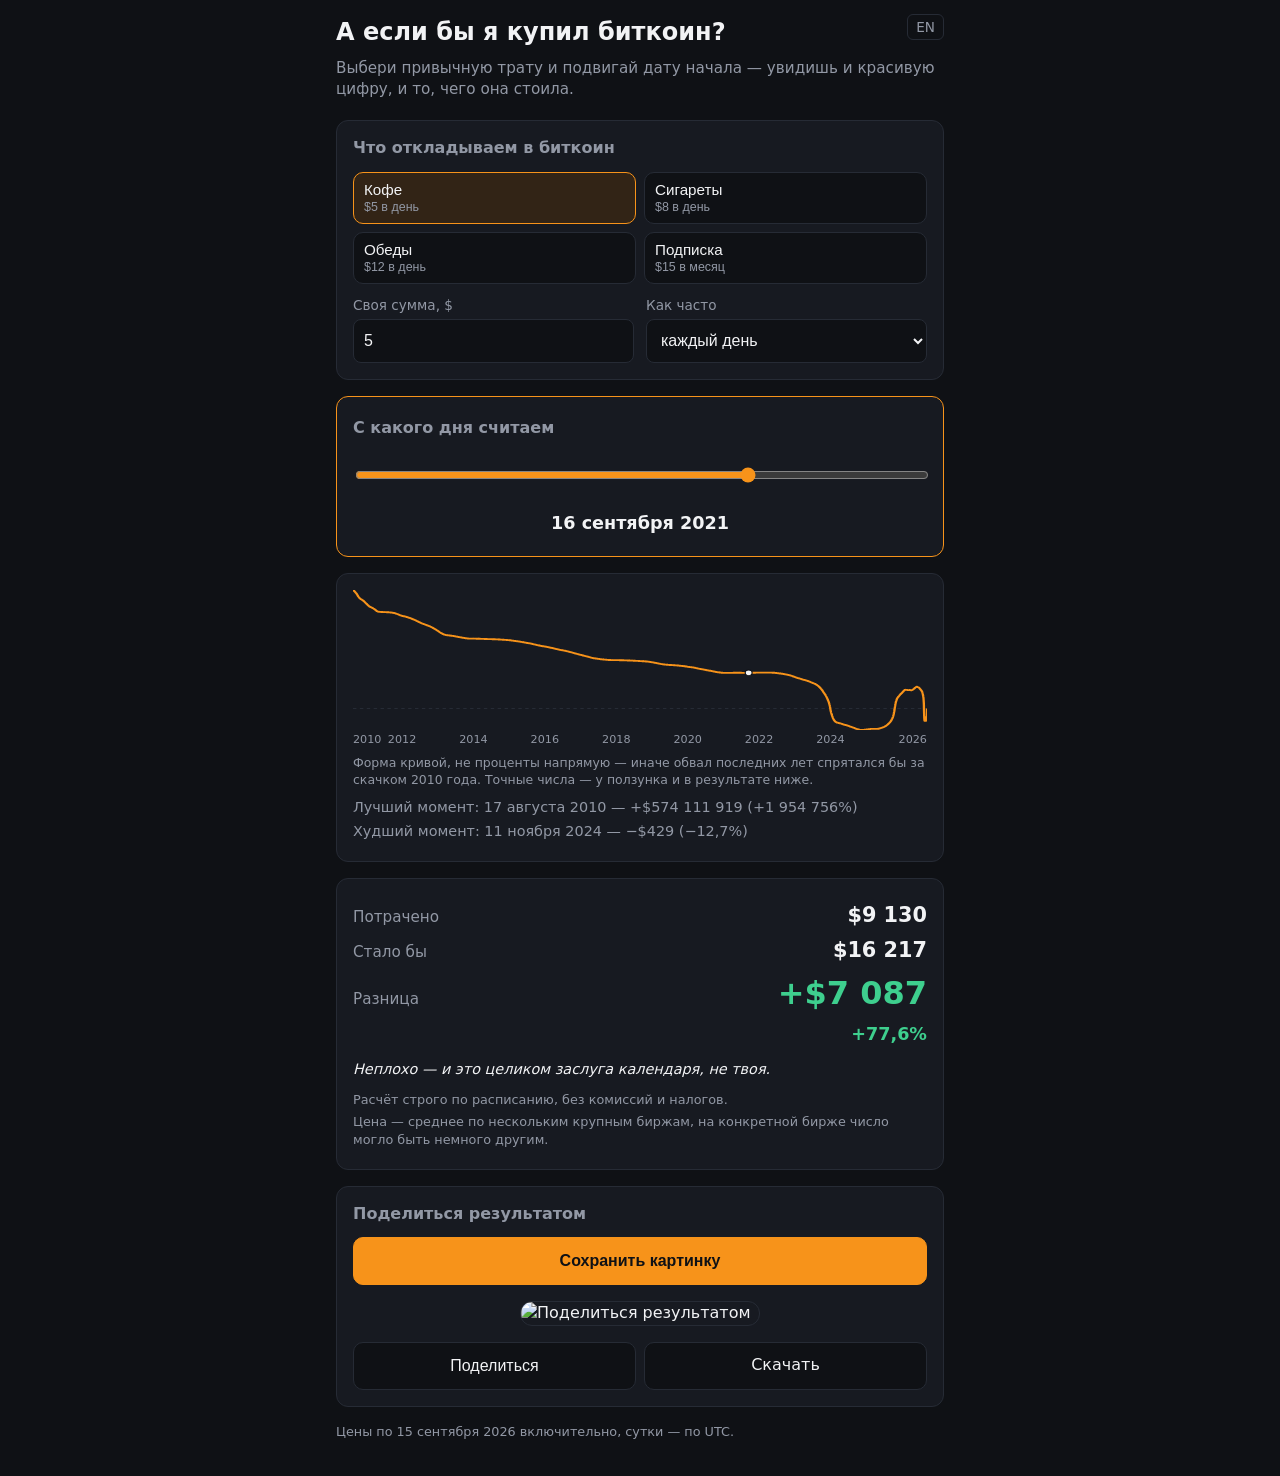
==== index.html @ b0f1b705 "Русская и английская версии страницы и картинки, шутки по результату   Один index.html на оба языка," ====
<!doctype html>
<html lang="ru">
<head>
  <meta charset="utf-8" />
  <meta name="viewport" content="width=device-width, initial-scale=1" />
  <title data-i18n="meta.title">А если бы я купил биткоин?</title>
  <meta name="description" data-i18n-content="meta.description" content="Считает, во что превратились бы твои привычные траты в биткоине — и честно показывает, что при другой дате начала это могло быть и убытком." />
  <link rel="stylesheet" href="src/style.css" />
</head>
<body>
  <header class="header">
    <p class="lang-switch-wrap"><a href="#" id="lang-switch" class="lang-switch">EN</a></p>
    <h1 data-i18n="header.title">А если бы я купил биткоин?</h1>
    <p class="lead" data-i18n="header.lead">Выбери привычную трату и подвигай дату начала — увидишь и красивую цифру, и то, чего она стоила.</p>
  </header>

  <main>
    <section class="card" data-i18n-aria="input.cardTitle" aria-label="Что покупаем">
      <h2 class="card-title" data-i18n="input.cardTitle">Что откладываем в биткоин</h2>
      <div class="presets" id="presets">
        <button type="button" class="preset" data-preset="coffee"><span data-i18n="input.presets.coffee.label">Кофе</span><span class="preset-hint" data-i18n="input.presets.coffee.hint">$5 в день</span></button>
        <button type="button" class="preset" data-preset="cigarettes"><span data-i18n="input.presets.cigarettes.label">Сигареты</span><span class="preset-hint" data-i18n="input.presets.cigarettes.hint">$8 в день</span></button>
        <button type="button" class="preset" data-preset="meals"><span data-i18n="input.presets.meals.label">Обеды</span><span class="preset-hint" data-i18n="input.presets.meals.hint">$12 в день</span></button>
        <button type="button" class="preset" data-preset="subscription"><span data-i18n="input.presets.subscription.label">Подписка</span><span class="preset-hint" data-i18n="input.presets.subscription.hint">$15 в месяц</span></button>
      </div>
      <div class="custom-input">
        <label class="field">
          <span data-i18n="input.customAmountLabel">Своя сумма, $</span>
          <input type="number" id="custom-amount" min="0" step="0.01" inputmode="decimal" />
        </label>
        <label class="field">
          <span data-i18n="input.customPeriodicityLabel">Как часто</span>
          <select id="custom-periodicity">
            <option value="daily" data-i18n="input.periodicityOptions.daily">каждый день</option>
            <option value="weekly" data-i18n="input.periodicityOptions.weekly">раз в неделю</option>
            <option value="monthly" data-i18n="input.periodicityOptions.monthly">раз в месяц</option>
          </select>
        </label>
      </div>
    </section>

    <section class="card card-slider" data-i18n-aria="slider.cardTitle" aria-label="Дата начала">
      <h2 class="card-title" data-i18n="slider.cardTitle">С какого дня считаем</h2>
      <input type="range" id="start-slider" class="slider" min="0" max="0" value="0" disabled data-i18n-aria="slider.ariaLabel" aria-label="Дата начала покупок" />
      <p class="slider-date" id="start-date-label">—</p>
    </section>

    <section class="card" id="curve-section" data-i18n-aria="curve.ariaLabel" aria-label="Кривая результата по всем датам начала">
      <div class="curve-wrap">
        <svg id="curve-svg" viewBox="0 0 1000 300" preserveAspectRatio="none" aria-hidden="true">
          <line id="curve-zero" x1="0" y1="150" x2="1000" y2="150" class="curve-zero-line" />
          <path id="curve-path" class="curve-path" d="" />
          <circle id="curve-marker" class="curve-marker" cx="0" cy="150" r="6" />
        </svg>
        <div class="curve-axis" id="curve-axis" aria-hidden="true"></div>
        <p class="curve-caption" data-i18n="curve.caption">Форма кривой, не проценты напрямую — иначе обвал последних лет спрятался бы за скачком 2010 года. Точные числа — у ползунка и в результате ниже.</p>
      </div>
      <p class="extreme" id="best-moment" data-i18n="curve.bestPlaceholder">Лучший момент: —</p>
      <p class="extreme" id="worst-moment" data-i18n="curve.worstPlaceholder">Худший момент: —</p>
    </section>

    <section class="card" id="result-section" data-i18n-aria="result.ariaLabel" aria-label="Результат">
      <p class="result-line">
        <span class="result-label" data-i18n="result.spent">Потрачено</span>
        <span class="result-money" id="result-spent">—</span>
      </p>
      <p class="result-line">
        <span class="result-label" data-i18n="result.becomes">Стало бы</span>
        <span class="result-money" id="result-value">—</span>
      </p>
      <p class="result-line result-diff">
        <span class="result-label" data-i18n="result.diff">Разница</span>
        <span class="result-money" id="result-diff-usd">—</span>
      </p>
      <p class="result-pct" id="result-diff-pct">—</p>
      <p class="joke" id="result-joke"></p>
      <p class="note" id="monthly-note" hidden data-i18n="result.monthlyNote">Выбранное число есть не в каждом месяце — в короткие месяцы покупка сдвигается на последний день месяца.</p>
      <p class="note" data-i18n="result.noFeesNote">Расчёт строго по расписанию, без комиссий и налогов.</p>
      <p class="note" data-i18n="result.priceSourceNote">Цена — среднее по нескольким крупным биржам, на конкретной бирже число могло быть немного другим.</p>
    </section>

    <section class="card" data-i18n-aria="cardSection.title" aria-label="Сохранить картинку">
      <h2 class="card-title" data-i18n="cardSection.title">Поделиться результатом</h2>
      <button type="button" class="button-primary" id="card-button" data-i18n="cardSection.saveButton">Сохранить картинку</button>
      <img id="card-preview" class="card-preview" data-i18n-alt="cardSection.title" alt="Карточка с результатом" hidden />
      <div class="card-actions">
        <button type="button" class="button-secondary" id="card-share" hidden data-i18n="cardSection.shareButton">Поделиться</button>
        <a class="button-secondary" id="card-download" download="btc-what-if.png" hidden data-i18n="cardSection.downloadButton">Скачать</a>
      </div>
    </section>

    <p class="loading-note" id="loading-note" data-i18n="loading.loading">Загружаем историю цен…</p>
  </main>

  <footer class="footer">
    <p class="note" id="as-of-note">—</p>
  </footer>

  <script src="src/strings.js"></script>
  <script src="src/date-utils.js"></script>
  <script src="src/dca.js"></script>
  <script src="src/app.js"></script>
  <script src="src/card.js"></script>
</body>
</html>
---- src/style.css ----
:root {
  --bg: #0f1115;
  --card: #171a21;
  --fg: #f2f3f5;
  --muted: #9298a5;
  --accent: #f7931a; /* цвет биткоина, единственный акцент */
  --good: #3ecf8e;
  --bad: #ef5b5b;
  --border: #262b35;
}

* {
  box-sizing: border-box;
}

body {
  margin: 0;
  padding: 16px 16px 32px;
  max-width: 640px;
  margin-inline: auto;
  background: var(--bg);
  color: var(--fg);
  font-family: system-ui, -apple-system, "Segoe UI", Roboto, sans-serif;
  line-height: 1.4;
}

.header {
  margin-bottom: 20px;
  position: relative;
}

.lang-switch-wrap {
  position: absolute;
  top: 0;
  right: 0;
  margin: 0;
}

.lang-switch {
  color: var(--muted);
  text-decoration: none;
  font-size: 0.85rem;
  border: 1px solid var(--border);
  border-radius: 6px;
  padding: 4px 8px;
}

.header h1 {
  font-size: 1.5rem;
  margin: 0 0 8px;
}

.lead {
  color: var(--muted);
  margin: 0;
  font-size: 0.95rem;
}

.card {
  background: var(--card);
  border: 1px solid var(--border);
  border-radius: 12px;
  padding: 16px;
  margin-bottom: 16px;
}

.card-title {
  font-size: 1rem;
  margin: 0 0 12px;
  color: var(--muted);
  font-weight: 600;
}

.presets {
  display: flex;
  flex-wrap: wrap;
  gap: 8px;
  margin-bottom: 12px;
}

.preset {
  flex: 1 1 calc(50% - 8px);
  min-height: 52px;
  background: var(--bg);
  border: 1px solid var(--border);
  border-radius: 10px;
  color: var(--fg);
  font-size: 0.95rem;
  padding: 8px 10px;
  display: flex;
  flex-direction: column;
  align-items: flex-start;
  gap: 2px;
  cursor: pointer;
}

.preset.active {
  border-color: var(--accent);
  background: color-mix(in srgb, var(--accent) 15%, var(--bg));
}

.preset-hint {
  font-size: 0.78rem;
  color: var(--muted);
}

.custom-input {
  display: flex;
  gap: 12px;
  flex-wrap: wrap;
}

.field {
  display: flex;
  flex-direction: column;
  gap: 4px;
  font-size: 0.85rem;
  color: var(--muted);
  flex: 1 1 140px;
}

.field input,
.field select {
  min-height: 44px;
  border-radius: 8px;
  border: 1px solid var(--border);
  background: var(--bg);
  color: var(--fg);
  padding: 6px 10px;
  font-size: 1rem;
}

.card-slider {
  border-color: var(--accent);
  padding: 20px 16px;
}

.slider {
  width: 100%;
  height: 44px;
  accent-color: var(--accent);
}

.slider-date {
  text-align: center;
  font-size: 1.1rem;
  font-weight: 600;
  margin: 8px 0 0;
}

.curve-wrap {
  margin-bottom: 8px;
}

#curve-svg {
  width: 100%;
  height: 140px;
  display: block;
}

.curve-zero-line {
  stroke: var(--border);
  stroke-width: 2;
  stroke-dasharray: 6 6;
}

.curve-path {
  fill: none;
  stroke: var(--accent);
  stroke-width: 4;
  stroke-linejoin: round;
}

.curve-marker {
  fill: var(--fg);
  stroke: var(--bg);
  stroke-width: 2;
}

.curve-axis {
  position: relative;
  height: 16px;
  margin-top: 2px;
}

.curve-axis span {
  position: absolute;
  top: 0;
  font-size: 0.7rem;
  color: var(--muted);
  white-space: nowrap;
}

.curve-caption {
  color: var(--muted);
  font-size: 0.78rem;
  margin: 6px 0 0;
}

.extreme {
  margin: 4px 0;
  font-size: 0.9rem;
  color: var(--muted);
}

.result-line {
  display: flex;
  justify-content: space-between;
  align-items: baseline;
  margin: 6px 0;
}

.result-label {
  color: var(--muted);
  font-size: 0.95rem;
}

.result-money {
  font-size: 1.3rem;
  font-weight: 600;
}

/* Разница в деньгах — главное число на карточке: крупнее и потрат, и
   процента ниже. CONCEPT.md прямо про это: миллион процентов ничего не
   значит, а сумма значит — деньги должны читаться первыми. */
.result-diff .result-money {
  font-size: 2rem;
  font-weight: 700;
}

.result-diff .result-money.good {
  color: var(--good);
}

.result-diff .result-money.bad {
  color: var(--bad);
}

.result-pct {
  text-align: right;
  font-size: 1.1rem;
  font-weight: 600;
  margin: 0 0 12px;
}

.result-pct.good {
  color: var(--good);
}

.result-pct.bad {
  color: var(--bad);
}

.joke {
  color: var(--fg);
  font-size: 0.9rem;
  font-style: italic;
  margin: 0 0 12px;
}

.note {
  color: var(--muted);
  font-size: 0.8rem;
  margin: 4px 0;
}

.loading-note {
  text-align: center;
  color: var(--muted);
}

.button-primary,
.button-secondary {
  min-height: 48px;
  border-radius: 10px;
  border: 1px solid var(--border);
  font-size: 1rem;
  padding: 8px 16px;
  cursor: pointer;
  text-decoration: none;
  text-align: center;
  display: inline-flex;
  align-items: center;
  justify-content: center;
}

.button-primary {
  width: 100%;
  background: var(--accent);
  color: var(--bg);
  font-weight: 600;
  border-color: var(--accent);
}

.button-secondary {
  flex: 1 1 0;
  background: var(--bg);
  color: var(--fg);
}

.card-preview {
  display: block;
  max-width: 240px;
  width: 100%;
  height: auto;
  margin: 16px auto;
  border-radius: 12px;
  border: 1px solid var(--border);
}

.card-actions {
  display: flex;
  gap: 8px;
}

.footer {
  margin-top: 8px;
}
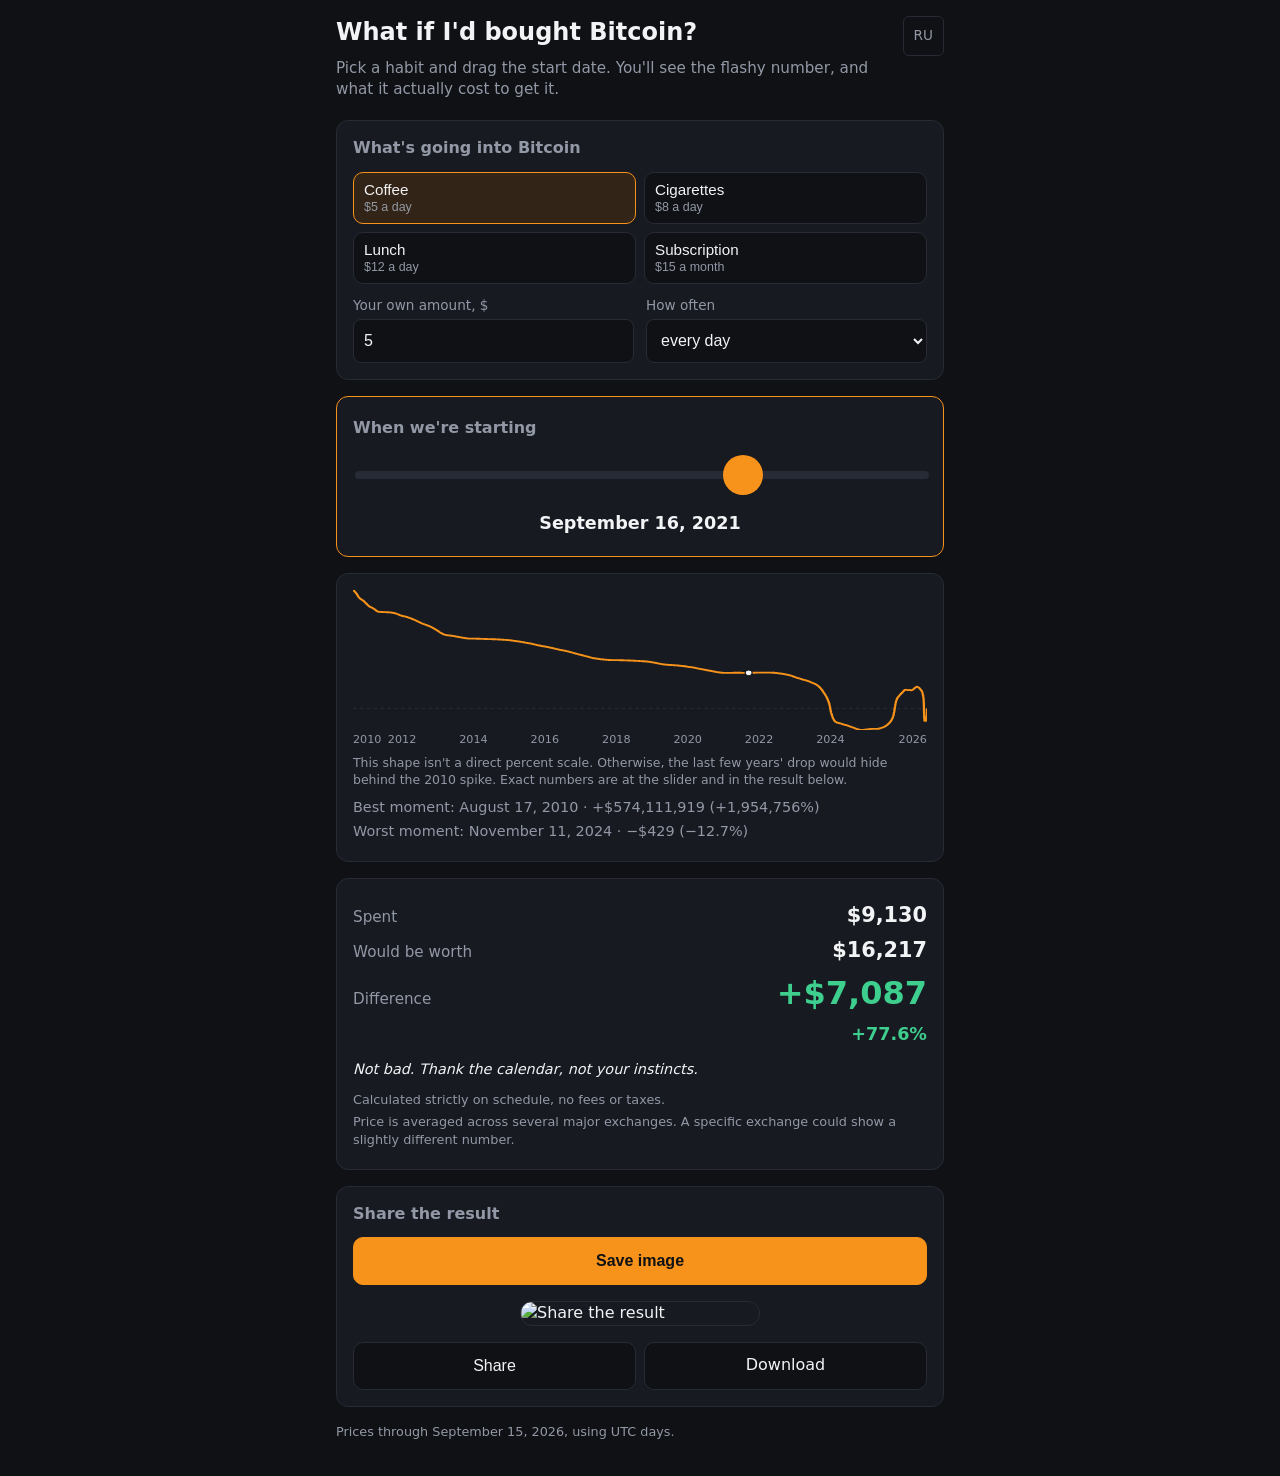
==== commit bc23590b: "Язык по умолчанию, тире, слипание подписей 2010/2012   Язык страницы теперь определяется браузером (" ====
--- a/index.html
+++ b/index.html
@@ -4,14 +4,14 @@
   <meta charset="utf-8" />
   <meta name="viewport" content="width=device-width, initial-scale=1" />
   <title data-i18n="meta.title">А если бы я купил биткоин?</title>
-  <meta name="description" data-i18n-content="meta.description" content="Считает, во что превратились бы твои привычные траты в биткоине — и честно показывает, что при другой дате начала это могло быть и убытком." />
+  <meta name="description" data-i18n-content="meta.description" content="Считает, во что превратились бы твои привычные траты в биткоине, и честно показывает, что при другой дате начала это могло быть и убытком." />
   <link rel="stylesheet" href="src/style.css" />
 </head>
 <body>
   <header class="header">
     <p class="lang-switch-wrap"><a href="#" id="lang-switch" class="lang-switch">EN</a></p>
     <h1 data-i18n="header.title">А если бы я купил биткоин?</h1>
-    <p class="lead" data-i18n="header.lead">Выбери привычную трату и подвигай дату начала — увидишь и красивую цифру, и то, чего она стоила.</p>
+    <p class="lead" data-i18n="header.lead">Выбери привычную трату и подвигай дату начала, чтобы увидеть и красивую цифру, и то, чего она стоила.</p>
   </header>
 
   <main>
@@ -53,7 +53,7 @@
           <circle id="curve-marker" class="curve-marker" cx="0" cy="150" r="6" />
         </svg>
         <div class="curve-axis" id="curve-axis" aria-hidden="true"></div>
-        <p class="curve-caption" data-i18n="curve.caption">Форма кривой, не проценты напрямую — иначе обвал последних лет спрятался бы за скачком 2010 года. Точные числа — у ползунка и в результате ниже.</p>
+        <p class="curve-caption" data-i18n="curve.caption">Это форма кривой, а не проценты напрямую: иначе обвал последних лет спрятался бы за скачком 2010 года. Точные числа смотри у ползунка и в результате ниже.</p>
       </div>
       <p class="extreme" id="best-moment" data-i18n="curve.bestPlaceholder">Лучший момент: —</p>
       <p class="extreme" id="worst-moment" data-i18n="curve.worstPlaceholder">Худший момент: —</p>
@@ -74,9 +74,9 @@
       </p>
       <p class="result-pct" id="result-diff-pct">—</p>
       <p class="joke" id="result-joke"></p>
-      <p class="note" id="monthly-note" hidden data-i18n="result.monthlyNote">Выбранное число есть не в каждом месяце — в короткие месяцы покупка сдвигается на последний день месяца.</p>
+      <p class="note" id="monthly-note" hidden data-i18n="result.monthlyNote">Выбранное число есть не в каждом месяце. В короткие месяцы покупка сдвигается на последний день месяца.</p>
       <p class="note" data-i18n="result.noFeesNote">Расчёт строго по расписанию, без комиссий и налогов.</p>
-      <p class="note" data-i18n="result.priceSourceNote">Цена — среднее по нескольким крупным биржам, на конкретной бирже число могло быть немного другим.</p>
+      <p class="note" data-i18n="result.priceSourceNote">Цена посчитана как среднее по нескольким крупным биржам, на конкретной бирже число могло быть немного другим.</p>
     </section>
 
     <section class="card" data-i18n-aria="cardSection.title" aria-label="Сохранить картинку">
--- a/src/style.css
+++ b/src/style.css
@@ -13,6 +13,10 @@
   box-sizing: border-box;
 }
 
+html {
+  overflow-x: hidden; /* страховка: числа вроде "+$574 111 919" — один нераздельный кусок текста и не должны толкать страницу вбок */
+}
+
 body {
   margin: 0;
   padding: 16px 16px 32px;
@@ -22,27 +26,43 @@
   color: var(--fg);
   font-family: system-ui, -apple-system, "Segoe UI", Roboto, sans-serif;
   line-height: 1.4;
+  overflow-wrap: break-word;
+}
+
+/* clearfix: без него .header схлопнулся бы до нулевой высоты — оба его
+   прямых потомка (lang-switch-wrap и h1) участвуют в обтекании, а не
+   в обычном потоке. */
+.header::after {
+  content: "";
+  display: table;
+  clear: both;
 }
 
 .header {
   margin-bottom: 20px;
-  position: relative;
-}
-
+}
+
+/* float, а не position:absolute — заголовок обтекает ссылку сам, вместо
+   того чтобы накладываться на неё поверх. С absolute на узком экране
+   (375px) прямоугольники h1 и ссылки перекрывались и текст сливался
+   (найдено при проверке на реальном телефоне). */
 .lang-switch-wrap {
-  position: absolute;
-  top: 0;
-  right: 0;
-  margin: 0;
+  float: right;
+  margin: 0 0 8px 12px;
 }
 
 .lang-switch {
+  display: inline-flex;
+  align-items: center;
+  justify-content: center;
+  min-width: 40px;
+  min-height: 40px;
   color: var(--muted);
   text-decoration: none;
   font-size: 0.85rem;
   border: 1px solid var(--border);
   border-radius: 6px;
-  padding: 4px 8px;
+  padding: 4px 10px;
 }
 
 .header h1 {
@@ -96,7 +116,16 @@
 
 .preset.active {
   border-color: var(--accent);
-  background: color-mix(in srgb, var(--accent) 15%, var(--bg));
+  /* Запасной вариант без color-mix() (нет в мобильном Safari до 16.2,
+     BACKLOG.md) — тот же акцент поверх фона через rgba вместо реального
+     смешивания цветов; полупрозрачность держит эффект похожим. */
+  background: rgba(247, 147, 26, 0.15);
+}
+
+@supports (background: color-mix(in srgb, red, blue)) {
+  .preset.active {
+    background: color-mix(in srgb, var(--accent) 15%, var(--bg));
+  }
 }
 
 .preset-hint {
@@ -135,10 +164,51 @@
   padding: 20px 16px;
 }
 
+/* Ползунок — главное взаимодействие всего проекта (MVP.md, «Ползунок
+   обязателен и заметен»), большинство трогает его пальцем, не мышью.
+   accent-color красит нативный бегунок, но не даёт задать его размер —
+   тот остаётся дефолтным для конкретного браузера/ОС и не гарантированно
+   крупным для точного попадания пальцем. Поэтому вместо accent-color —
+   явные стили track/thumb с фиксированным диаметром бегунка. */
 .slider {
   width: 100%;
   height: 44px;
-  accent-color: var(--accent);
+  -webkit-appearance: none;
+  appearance: none;
+  background: transparent;
+  cursor: pointer;
+}
+
+.slider::-webkit-slider-runnable-track {
+  height: 8px;
+  border-radius: 4px;
+  background: var(--border);
+}
+
+.slider::-webkit-slider-thumb {
+  -webkit-appearance: none;
+  appearance: none;
+  width: 40px;
+  height: 40px;
+  border-radius: 50%;
+  background: var(--accent);
+  margin-top: -16px; /* центрирует бегунок 40px на треке высотой 8px: (8-40)/2 */
+  cursor: pointer;
+}
+
+.slider::-moz-range-track {
+  height: 8px;
+  border-radius: 4px;
+  background: var(--border);
+}
+
+.slider::-moz-range-thumb {
+  width: 40px;
+  height: 40px;
+  border-radius: 50%;
+  background: var(--accent);
+  border: none;
+  cursor: pointer;
 }
 
 .slider-date {
@@ -207,6 +277,7 @@
   display: flex;
   justify-content: space-between;
   align-items: baseline;
+  gap: 8px;
   margin: 6px 0;
 }
 
@@ -216,6 +287,12 @@
 }
 
 .result-money {
+  /* min-width:0 — иначе flex-элемент по умолчанию не сжимается меньше
+     своей "естественной" ширины, и очень длинная сумма толкает всю
+     строку (и страницу) вбок вместо переноса. */
+  min-width: 0;
+  overflow-wrap: break-word;
+  text-align: right;
   font-size: 1.3rem;
   font-weight: 600;
 }
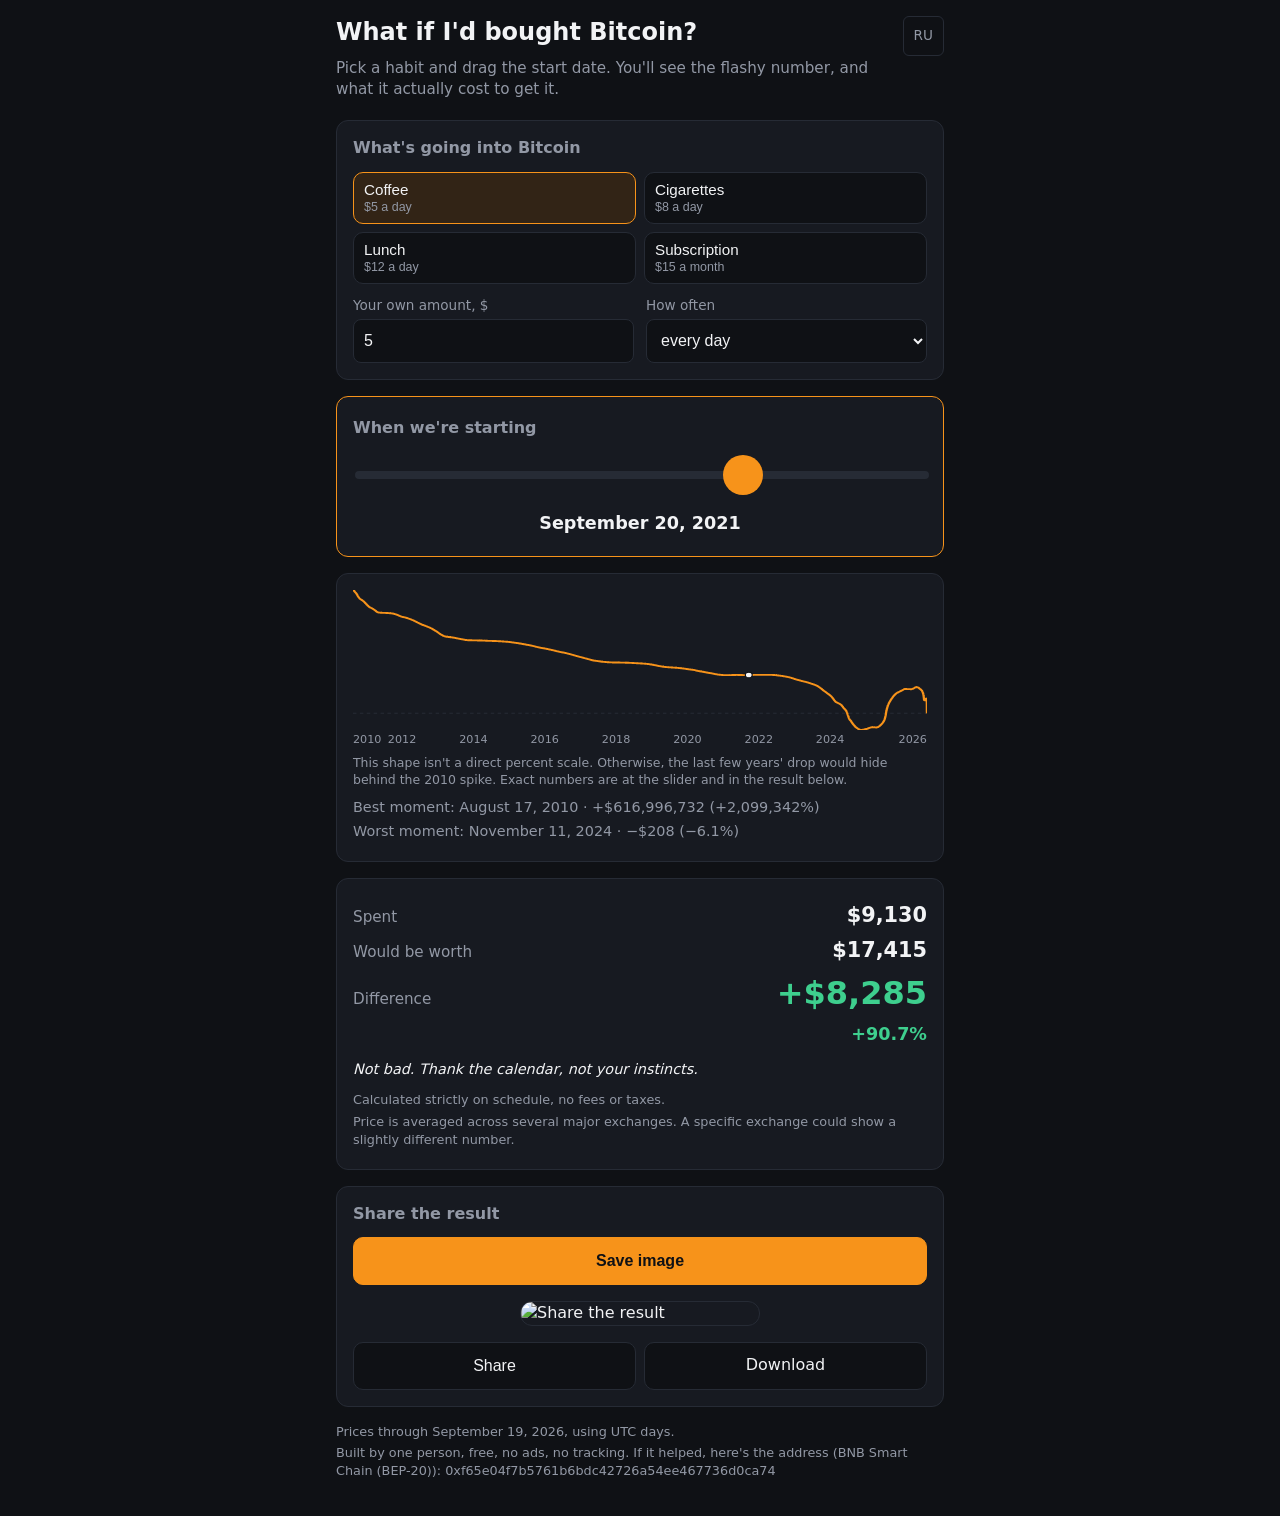
==== commit 312545fb: "Добавляем адрес для доната в футер Одна строка в самом низу страницы, после результата, карточки и в" ====
--- a/index.html
+++ b/index.html
@@ -94,6 +94,7 @@
 
   <footer class="footer">
     <p class="note" id="as-of-note">—</p>
+    <p class="note" id="donate-note"></p>
   </footer>
 
   <script src="src/strings.js"></script>
--- a/src/style.css
+++ b/src/style.css
@@ -116,9 +116,9 @@
 
 .preset.active {
   border-color: var(--accent);
-  /* Запасной вариант без color-mix() (нет в мобильном Safari до 16.2,
-     BACKLOG.md) — тот же акцент поверх фона через rgba вместо реального
-     смешивания цветов; полупрозрачность держит эффект похожим. */
+  /* Запасной вариант без color-mix() (нет в мобильном Safari до 16.2) —
+     тот же акцент поверх фона через rgba вместо реального смешивания
+     цветов; полупрозрачность держит эффект похожим. */
   background: rgba(247, 147, 26, 0.15);
 }
 
@@ -164,12 +164,12 @@
   padding: 20px 16px;
 }
 
-/* Ползунок — главное взаимодействие всего проекта (MVP.md, «Ползунок
-   обязателен и заметен»), большинство трогает его пальцем, не мышью.
-   accent-color красит нативный бегунок, но не даёт задать его размер —
-   тот остаётся дефолтным для конкретного браузера/ОС и не гарантированно
-   крупным для точного попадания пальцем. Поэтому вместо accent-color —
-   явные стили track/thumb с фиксированным диаметром бегунка. */
+/* Ползунок — главное взаимодействие всего проекта, большинство трогает
+   его пальцем, не мышью. accent-color красит нативный бегунок, но не
+   даёт задать его размер — тот остаётся дефолтным для конкретного
+   браузера/ОС и не гарантированно крупным для точного попадания
+   пальцем. Поэтому вместо accent-color — явные стили track/thumb с
+   фиксированным диаметром бегунка. */
 .slider {
   width: 100%;
   height: 44px;
@@ -298,8 +298,8 @@
 }
 
 /* Разница в деньгах — главное число на карточке: крупнее и потрат, и
-   процента ниже. CONCEPT.md прямо про это: миллион процентов ничего не
-   значит, а сумма значит — деньги должны читаться первыми. */
+   процента ниже. Миллион процентов ничего не значит, а сумма значит —
+   деньги должны читаться первыми. */
 .result-diff .result-money {
   font-size: 2rem;
   font-weight: 700;
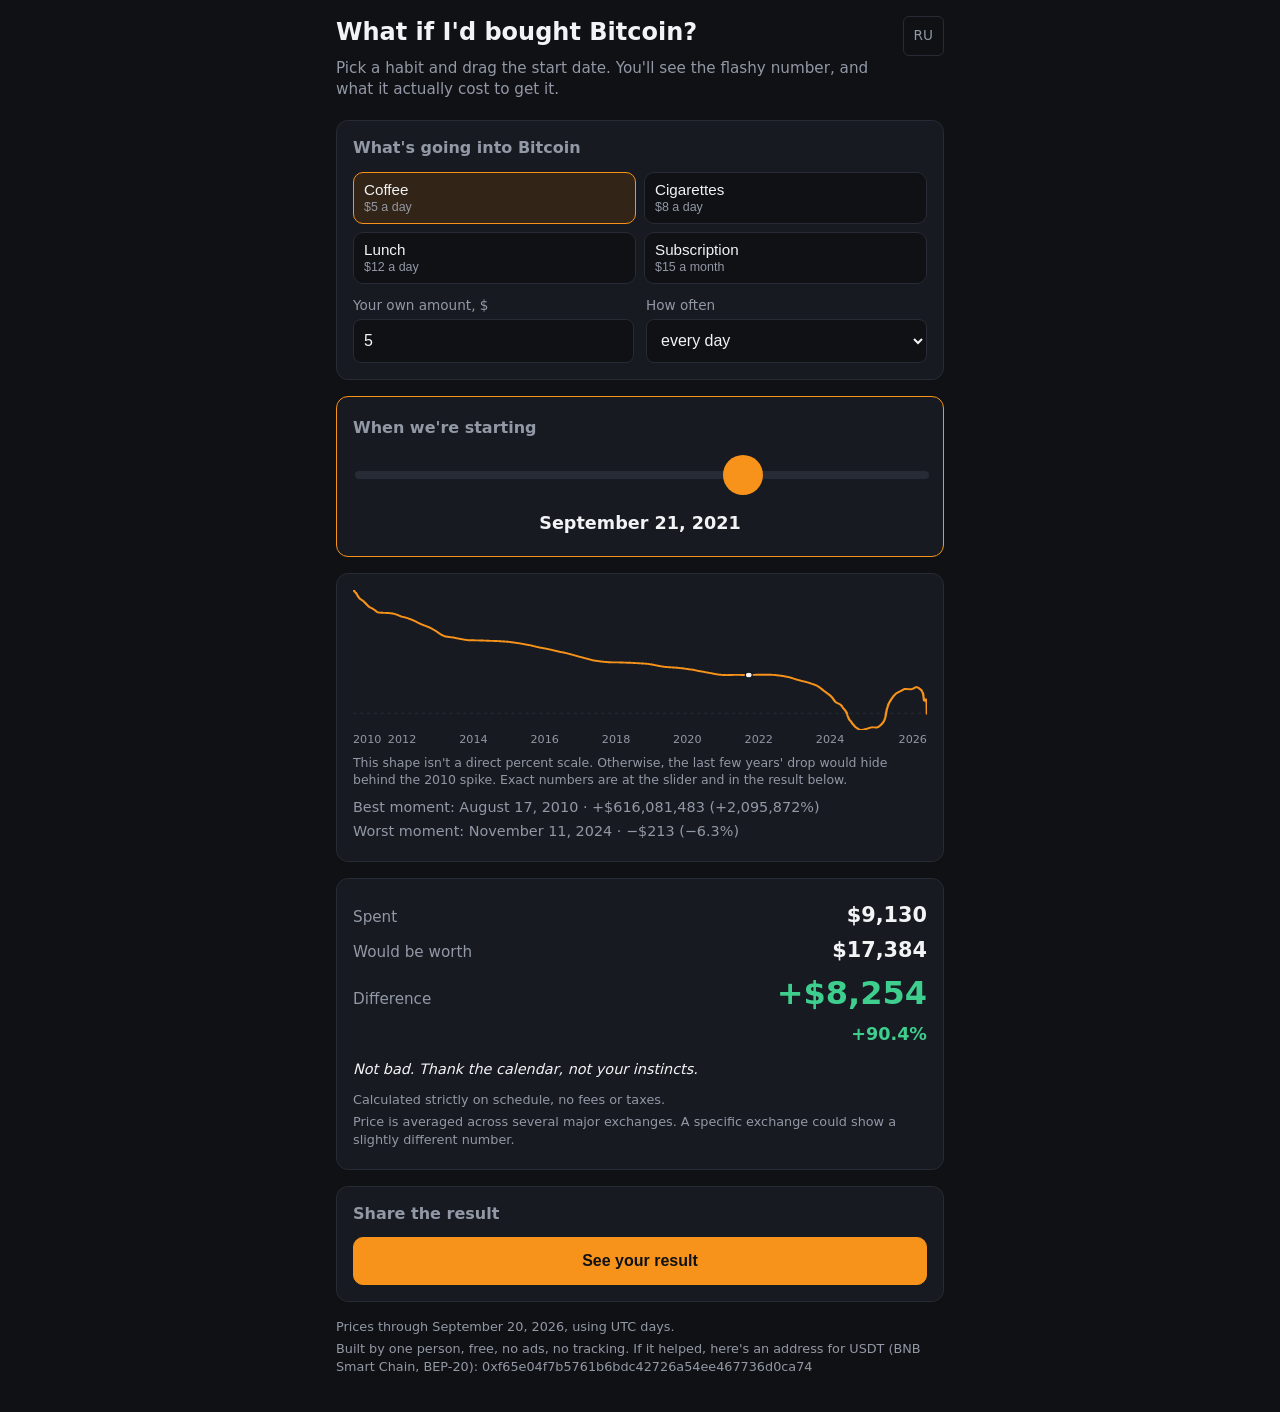
==== commit be9f0dff: "Чиним скрытую картинку и переименовываем кнопку показа карточки До нажатия кнопки на странице были в" ====
--- a/index.html
+++ b/index.html
@@ -79,9 +79,9 @@
       <p class="note" data-i18n="result.priceSourceNote">Цена посчитана как среднее по нескольким крупным биржам, на конкретной бирже число могло быть немного другим.</p>
     </section>
 
-    <section class="card" data-i18n-aria="cardSection.title" aria-label="Сохранить картинку">
+    <section class="card" data-i18n-aria="cardSection.title" aria-label="Поделиться результатом">
       <h2 class="card-title" data-i18n="cardSection.title">Поделиться результатом</h2>
-      <button type="button" class="button-primary" id="card-button" data-i18n="cardSection.saveButton">Сохранить картинку</button>
+      <button type="button" class="button-primary" id="card-button" data-i18n="cardSection.saveButton">Посмотреть результат</button>
       <img id="card-preview" class="card-preview" data-i18n-alt="cardSection.title" alt="Карточка с результатом" hidden />
       <div class="card-actions">
         <button type="button" class="button-secondary" id="card-share" hidden data-i18n="cardSection.shareButton">Поделиться</button>
--- a/src/style.css
+++ b/src/style.css
@@ -11,6 +11,15 @@
 
 * {
   box-sizing: border-box;
+}
+
+/* Атрибут hidden в браузерном стиле — это display:none с самым низким
+   приоритетом, любой автор-стиль с display (у .card-preview и
+   .button-secondary он есть) его перебивает, и "скрытый" элемент
+   остаётся на странице. !important делает скрытие независимым от
+   порядка и специфичности остальных правил. */
+[hidden] {
+  display: none !important;
 }
 
 html {
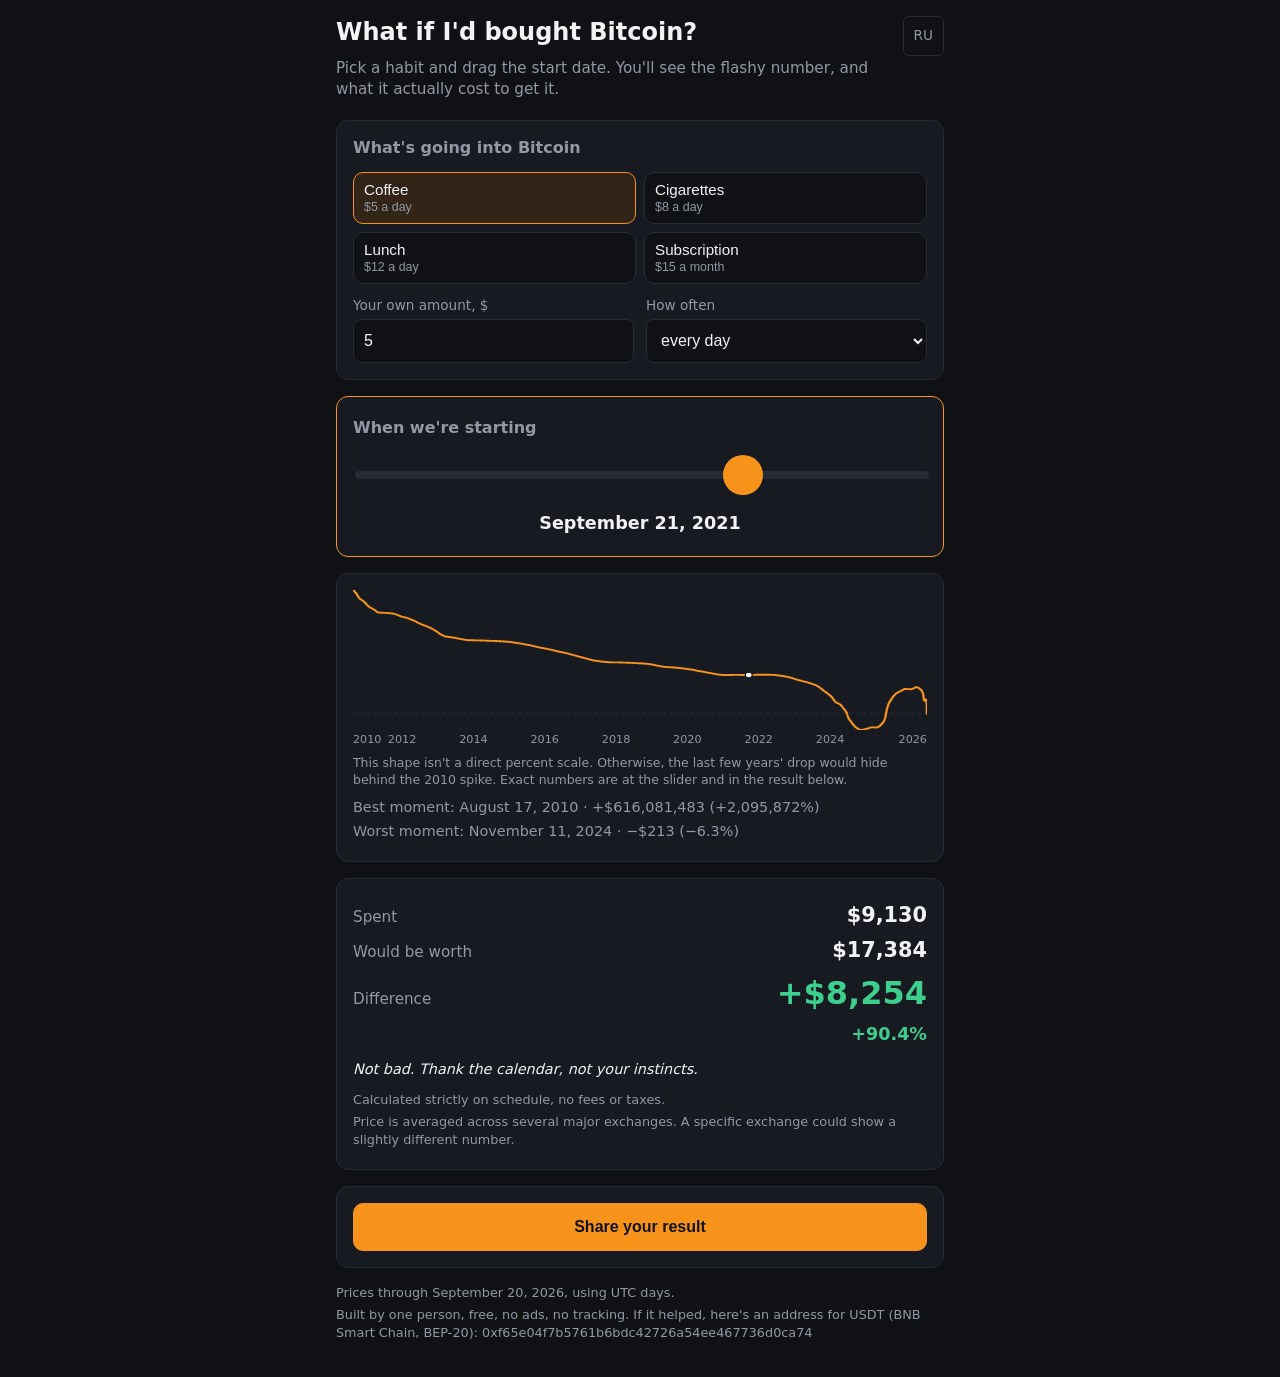
==== commit 440b9150: "Убираем заголовок блока шеринга, кнопка теперь «Поделиться результатом» Заголовок дублировал кнопку." ====
--- a/index.html
+++ b/index.html
@@ -80,8 +80,7 @@
     </section>
 
     <section class="card" data-i18n-aria="cardSection.title" aria-label="Поделиться результатом">
-      <h2 class="card-title" data-i18n="cardSection.title">Поделиться результатом</h2>
-      <button type="button" class="button-primary" id="card-button" data-i18n="cardSection.saveButton">Посмотреть результат</button>
+      <button type="button" class="button-primary" id="card-button" data-i18n="cardSection.saveButton">Поделиться результатом</button>
       <img id="card-preview" class="card-preview" data-i18n-alt="cardSection.title" alt="Карточка с результатом" hidden />
       <div class="card-actions">
         <button type="button" class="button-secondary" id="card-share" hidden data-i18n="cardSection.shareButton">Поделиться</button>
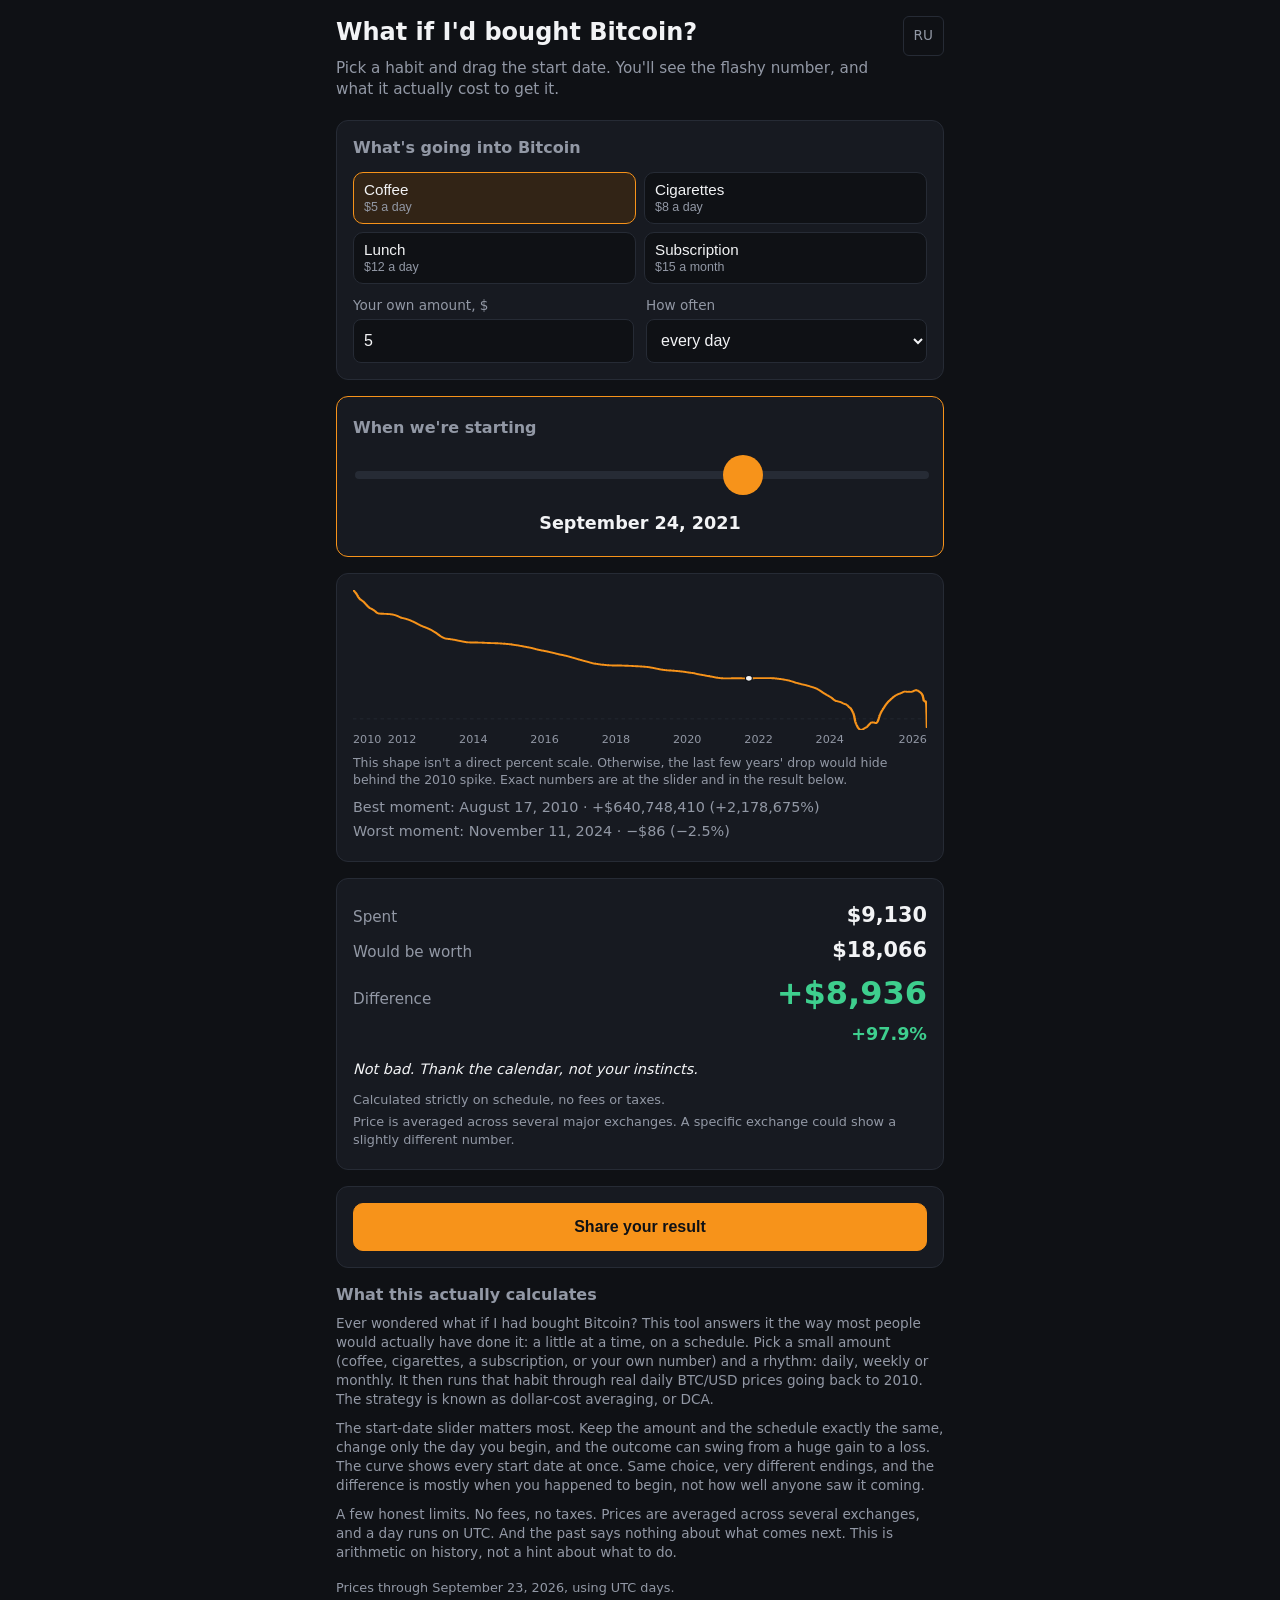
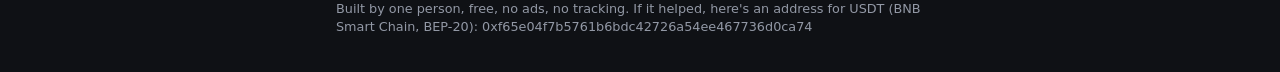
==== commit 9c8798f6: "Английская версия по адресу /en/, карта сайта и блок пояснительного текста Страница собирается из ша" ====
--- a/index.html
+++ b/index.html
@@ -3,49 +3,53 @@
 <head>
   <meta charset="utf-8" />
   <meta name="viewport" content="width=device-width, initial-scale=1" />
-  <title data-i18n="meta.title">А если бы я купил биткоин?</title>
-  <meta name="description" data-i18n-content="meta.description" content="Считает, во что превратились бы твои привычные траты в биткоине, и честно показывает, что при другой дате начала это могло быть и убытком." />
+  <title>А если бы я купил биткоин?</title>
+  <meta name="description" content="Считает, во что превратились бы твои привычные траты в биткоине, и честно показывает, что при другой дате начала это могло быть и убытком." />
+  <link rel="canonical" href="https://vimakushin.github.io/btc-what-if/" />
+  <link rel="alternate" hreflang="ru" href="https://vimakushin.github.io/btc-what-if/" />
+  <link rel="alternate" hreflang="en" href="https://vimakushin.github.io/btc-what-if/en/" />
+  <link rel="alternate" hreflang="x-default" href="https://vimakushin.github.io/btc-what-if/" />
   <link rel="stylesheet" href="src/style.css" />
 </head>
 <body>
   <header class="header">
-    <p class="lang-switch-wrap"><a href="#" id="lang-switch" class="lang-switch">EN</a></p>
-    <h1 data-i18n="header.title">А если бы я купил биткоин?</h1>
-    <p class="lead" data-i18n="header.lead">Выбери привычную трату и подвигай дату начала, чтобы увидеть и красивую цифру, и то, чего она стоила.</p>
+    <p class="lang-switch-wrap"><a href="en/" class="lang-switch">EN</a></p>
+    <h1>А если бы я купил биткоин?</h1>
+    <p class="lead">Выбери привычную трату и подвигай дату начала, чтобы увидеть и красивую цифру, и то, чего она стоила.</p>
   </header>
 
   <main>
-    <section class="card" data-i18n-aria="input.cardTitle" aria-label="Что покупаем">
-      <h2 class="card-title" data-i18n="input.cardTitle">Что откладываем в биткоин</h2>
-      <div class="presets" id="presets">
-        <button type="button" class="preset" data-preset="coffee"><span data-i18n="input.presets.coffee.label">Кофе</span><span class="preset-hint" data-i18n="input.presets.coffee.hint">$5 в день</span></button>
-        <button type="button" class="preset" data-preset="cigarettes"><span data-i18n="input.presets.cigarettes.label">Сигареты</span><span class="preset-hint" data-i18n="input.presets.cigarettes.hint">$8 в день</span></button>
-        <button type="button" class="preset" data-preset="meals"><span data-i18n="input.presets.meals.label">Обеды</span><span class="preset-hint" data-i18n="input.presets.meals.hint">$12 в день</span></button>
-        <button type="button" class="preset" data-preset="subscription"><span data-i18n="input.presets.subscription.label">Подписка</span><span class="preset-hint" data-i18n="input.presets.subscription.hint">$15 в месяц</span></button>
+    <section class="card" aria-label="Что откладываем в биткоин">
+      <h2 class="card-title">Что откладываем в биткоин</h2>
+      <div class="presets">
+        <button type="button" class="preset" data-preset="coffee"><span>Кофе</span><span class="preset-hint">$5 в день</span></button>
+        <button type="button" class="preset" data-preset="cigarettes"><span>Сигареты</span><span class="preset-hint">$8 в день</span></button>
+        <button type="button" class="preset" data-preset="meals"><span>Обеды</span><span class="preset-hint">$12 в день</span></button>
+        <button type="button" class="preset" data-preset="subscription"><span>Подписка</span><span class="preset-hint">$15 в месяц</span></button>
       </div>
       <div class="custom-input">
         <label class="field">
-          <span data-i18n="input.customAmountLabel">Своя сумма, $</span>
+          <span>Своя сумма, $</span>
           <input type="number" id="custom-amount" min="0" step="0.01" inputmode="decimal" />
         </label>
         <label class="field">
-          <span data-i18n="input.customPeriodicityLabel">Как часто</span>
+          <span>Как часто</span>
           <select id="custom-periodicity">
-            <option value="daily" data-i18n="input.periodicityOptions.daily">каждый день</option>
-            <option value="weekly" data-i18n="input.periodicityOptions.weekly">раз в неделю</option>
-            <option value="monthly" data-i18n="input.periodicityOptions.monthly">раз в месяц</option>
+            <option value="daily">каждый день</option>
+            <option value="weekly">раз в неделю</option>
+            <option value="monthly">раз в месяц</option>
           </select>
         </label>
       </div>
     </section>
 
-    <section class="card card-slider" data-i18n-aria="slider.cardTitle" aria-label="Дата начала">
-      <h2 class="card-title" data-i18n="slider.cardTitle">С какого дня считаем</h2>
-      <input type="range" id="start-slider" class="slider" min="0" max="0" value="0" disabled data-i18n-aria="slider.ariaLabel" aria-label="Дата начала покупок" />
+    <section class="card card-slider" aria-label="С какого дня считаем">
+      <h2 class="card-title">С какого дня считаем</h2>
+      <input type="range" id="start-slider" class="slider" min="0" max="0" value="0" disabled aria-label="Дата начала покупок" />
       <p class="slider-date" id="start-date-label">—</p>
     </section>
 
-    <section class="card" id="curve-section" data-i18n-aria="curve.ariaLabel" aria-label="Кривая результата по всем датам начала">
+    <section class="card" aria-label="Кривая результата по всем датам начала">
       <div class="curve-wrap">
         <svg id="curve-svg" viewBox="0 0 1000 300" preserveAspectRatio="none" aria-hidden="true">
           <line id="curve-zero" x1="0" y1="150" x2="1000" y2="150" class="curve-zero-line" />
@@ -53,42 +57,49 @@
           <circle id="curve-marker" class="curve-marker" cx="0" cy="150" r="6" />
         </svg>
         <div class="curve-axis" id="curve-axis" aria-hidden="true"></div>
-        <p class="curve-caption" data-i18n="curve.caption">Это форма кривой, а не проценты напрямую: иначе обвал последних лет спрятался бы за скачком 2010 года. Точные числа смотри у ползунка и в результате ниже.</p>
+        <p class="curve-caption">Это форма кривой, а не проценты напрямую: иначе обвал последних лет спрятался бы за скачком 2010 года. Точные числа смотри у ползунка и в результате ниже.</p>
       </div>
-      <p class="extreme" id="best-moment" data-i18n="curve.bestPlaceholder">Лучший момент: —</p>
-      <p class="extreme" id="worst-moment" data-i18n="curve.worstPlaceholder">Худший момент: —</p>
+      <p class="extreme" id="best-moment">Лучший момент: —</p>
+      <p class="extreme" id="worst-moment">Худший момент: —</p>
     </section>
 
-    <section class="card" id="result-section" data-i18n-aria="result.ariaLabel" aria-label="Результат">
+    <section class="card" aria-label="Результат">
       <p class="result-line">
-        <span class="result-label" data-i18n="result.spent">Потрачено</span>
+        <span class="result-label">Потрачено</span>
         <span class="result-money" id="result-spent">—</span>
       </p>
       <p class="result-line">
-        <span class="result-label" data-i18n="result.becomes">Стало бы</span>
+        <span class="result-label">Стало бы</span>
         <span class="result-money" id="result-value">—</span>
       </p>
       <p class="result-line result-diff">
-        <span class="result-label" data-i18n="result.diff">Разница</span>
+        <span class="result-label">Разница</span>
         <span class="result-money" id="result-diff-usd">—</span>
       </p>
       <p class="result-pct" id="result-diff-pct">—</p>
       <p class="joke" id="result-joke"></p>
-      <p class="note" id="monthly-note" hidden data-i18n="result.monthlyNote">Выбранное число есть не в каждом месяце. В короткие месяцы покупка сдвигается на последний день месяца.</p>
-      <p class="note" data-i18n="result.noFeesNote">Расчёт строго по расписанию, без комиссий и налогов.</p>
-      <p class="note" data-i18n="result.priceSourceNote">Цена посчитана как среднее по нескольким крупным биржам, на конкретной бирже число могло быть немного другим.</p>
+      <p class="note" id="monthly-note" hidden>Выбранное число есть не в каждом месяце. В короткие месяцы покупка сдвигается на последний день месяца.</p>
+      <p class="note">Расчёт строго по расписанию, без комиссий и налогов.</p>
+      <p class="note">Цена посчитана как среднее по нескольким крупным биржам, на конкретной бирже число могло быть немного другим.</p>
     </section>
 
-    <section class="card" data-i18n-aria="cardSection.title" aria-label="Поделиться результатом">
-      <button type="button" class="button-primary" id="card-button" data-i18n="cardSection.saveButton">Поделиться результатом</button>
-      <img id="card-preview" class="card-preview" data-i18n-alt="cardSection.title" alt="Карточка с результатом" hidden />
+    <section class="card" aria-label="Поделиться результатом">
+      <button type="button" class="button-primary" id="card-button">Поделиться результатом</button>
+      <img id="card-preview" class="card-preview" alt="Поделиться результатом" hidden />
       <div class="card-actions">
-        <button type="button" class="button-secondary" id="card-share" hidden data-i18n="cardSection.shareButton">Поделиться</button>
-        <a class="button-secondary" id="card-download" download="btc-what-if.png" hidden data-i18n="cardSection.downloadButton">Скачать</a>
+        <button type="button" class="button-secondary" id="card-share" hidden>Поделиться</button>
+        <a class="button-secondary" id="card-download" download="btc-what-if.png" hidden>Скачать</a>
       </div>
     </section>
 
-    <p class="loading-note" id="loading-note" data-i18n="loading.loading">Загружаем историю цен…</p>
+    <section class="about">
+      <h2>Что здесь считается</h2>
+      <p>Калькулятор отвечает на вопрос «а если бы я купил биткоин», но не разово, а так, как обычно и бывает: понемногу и регулярно. Берётся небольшая сумма (кофе, сигареты, подписка или своя) и шаг: каждый день, неделю или месяц. Дальше она прогоняется по реальным дневным ценам BTC/USD с 2010 года. Такая стратегия называется регулярной покупкой, по-английски dollar-cost averaging, или DCA.</p>
+      <p>Главное здесь ползунок даты начала. Одно и то же решение, с той же суммой и тем же шагом, при разных датах старта заканчивается где-то огромным плюсом, а где-то минусом. Кривая показывает это сразу по всем датам. Так что результат зависит не столько от решения, сколько от того, когда ты начал. Это про везение с календарём, а не про чью-то прозорливость.</p>
+      <p>Допущения простые. Комиссий и налогов нет. Цены усреднены по нескольким биржам, сутки считаются по UTC. И главное: то, что было в прошлом, ничего не говорит о будущем. Это арифметика по истории, а не подсказка, что делать.</p>
+    </section>
+
+    <p class="loading-note" id="loading-note">Загружаем историю цен…</p>
   </main>
 
   <footer class="footer">
--- a/src/style.css
+++ b/src/style.css
@@ -399,6 +399,23 @@
   gap: 8px;
 }
 
+.about {
+  margin: 8px 0 16px;
+}
+
+.about h2 {
+  font-size: 1rem;
+  margin: 0 0 8px;
+  color: var(--muted);
+  font-weight: 600;
+}
+
+.about p {
+  color: var(--muted);
+  font-size: 0.85rem;
+  margin: 0 0 10px;
+}
+
 .footer {
   margin-top: 8px;
 }
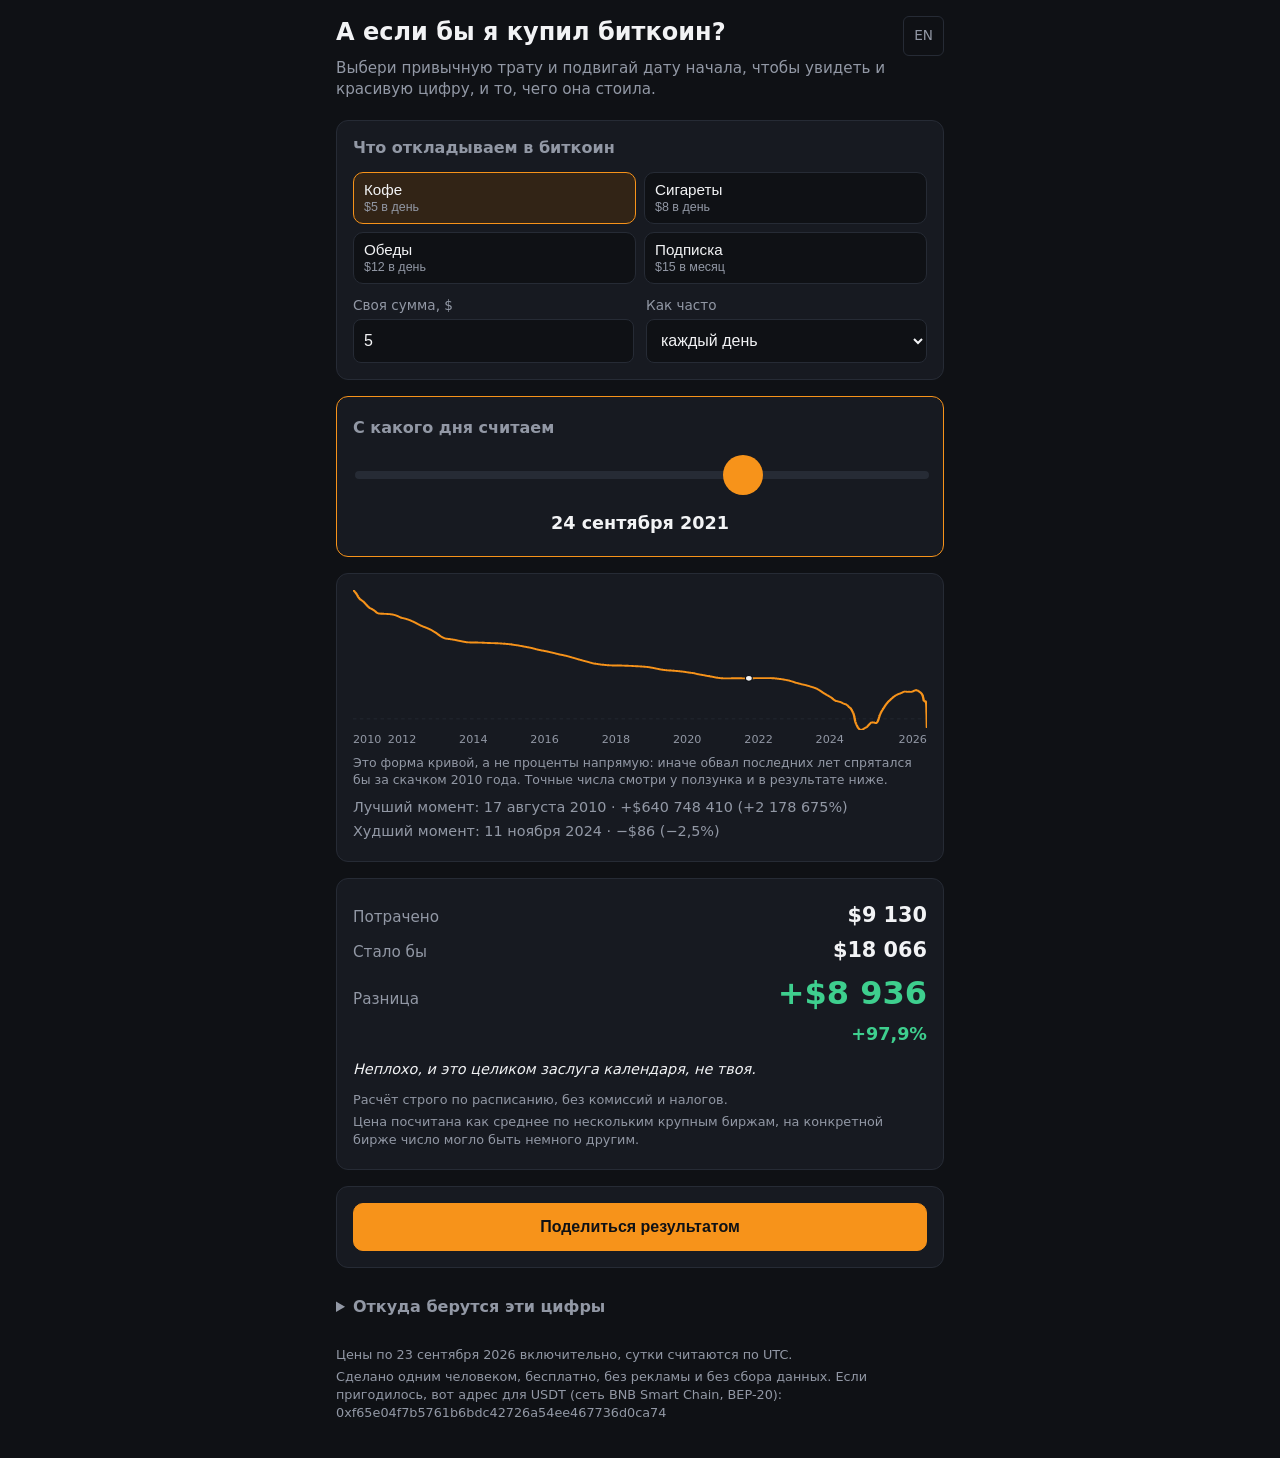
==== commit 0f3f5a16: "Блок «Откуда берутся эти цифры» сворачивается под заголовок Обычный html-механизм details/summary, б" ====
--- a/index.html
+++ b/index.html
@@ -92,12 +92,12 @@
       </div>
     </section>
 
-    <section class="about">
-      <h2>Что здесь считается</h2>
+    <details class="about">
+      <summary>Откуда берутся эти цифры</summary>
       <p>Калькулятор отвечает на вопрос «а если бы я купил биткоин», но не разово, а так, как обычно и бывает: понемногу и регулярно. Берётся небольшая сумма (кофе, сигареты, подписка или своя) и шаг: каждый день, неделю или месяц. Дальше она прогоняется по реальным дневным ценам BTC/USD с 2010 года. Такая стратегия называется регулярной покупкой, по-английски dollar-cost averaging, или DCA.</p>
       <p>Главное здесь ползунок даты начала. Одно и то же решение, с той же суммой и тем же шагом, при разных датах старта заканчивается где-то огромным плюсом, а где-то минусом. Кривая показывает это сразу по всем датам. Так что результат зависит не столько от решения, сколько от того, когда ты начал. Это про везение с календарём, а не про чью-то прозорливость.</p>
       <p>Допущения простые. Комиссий и налогов нет. Цены усреднены по нескольким биржам, сутки считаются по UTC. И главное: то, что было в прошлом, ничего не говорит о будущем. Это арифметика по истории, а не подсказка, что делать.</p>
-    </section>
+    </details>
 
     <p class="loading-note" id="loading-note">Загружаем историю цен…</p>
   </main>
--- a/src/style.css
+++ b/src/style.css
@@ -403,11 +403,12 @@
   margin: 8px 0 16px;
 }
 
-.about h2 {
+.about summary {
   font-size: 1rem;
-  margin: 0 0 8px;
-  color: var(--muted);
-  font-weight: 600;
+  color: var(--muted);
+  font-weight: 600;
+  cursor: pointer;
+  padding: 12px 0;
 }
 
 .about p {
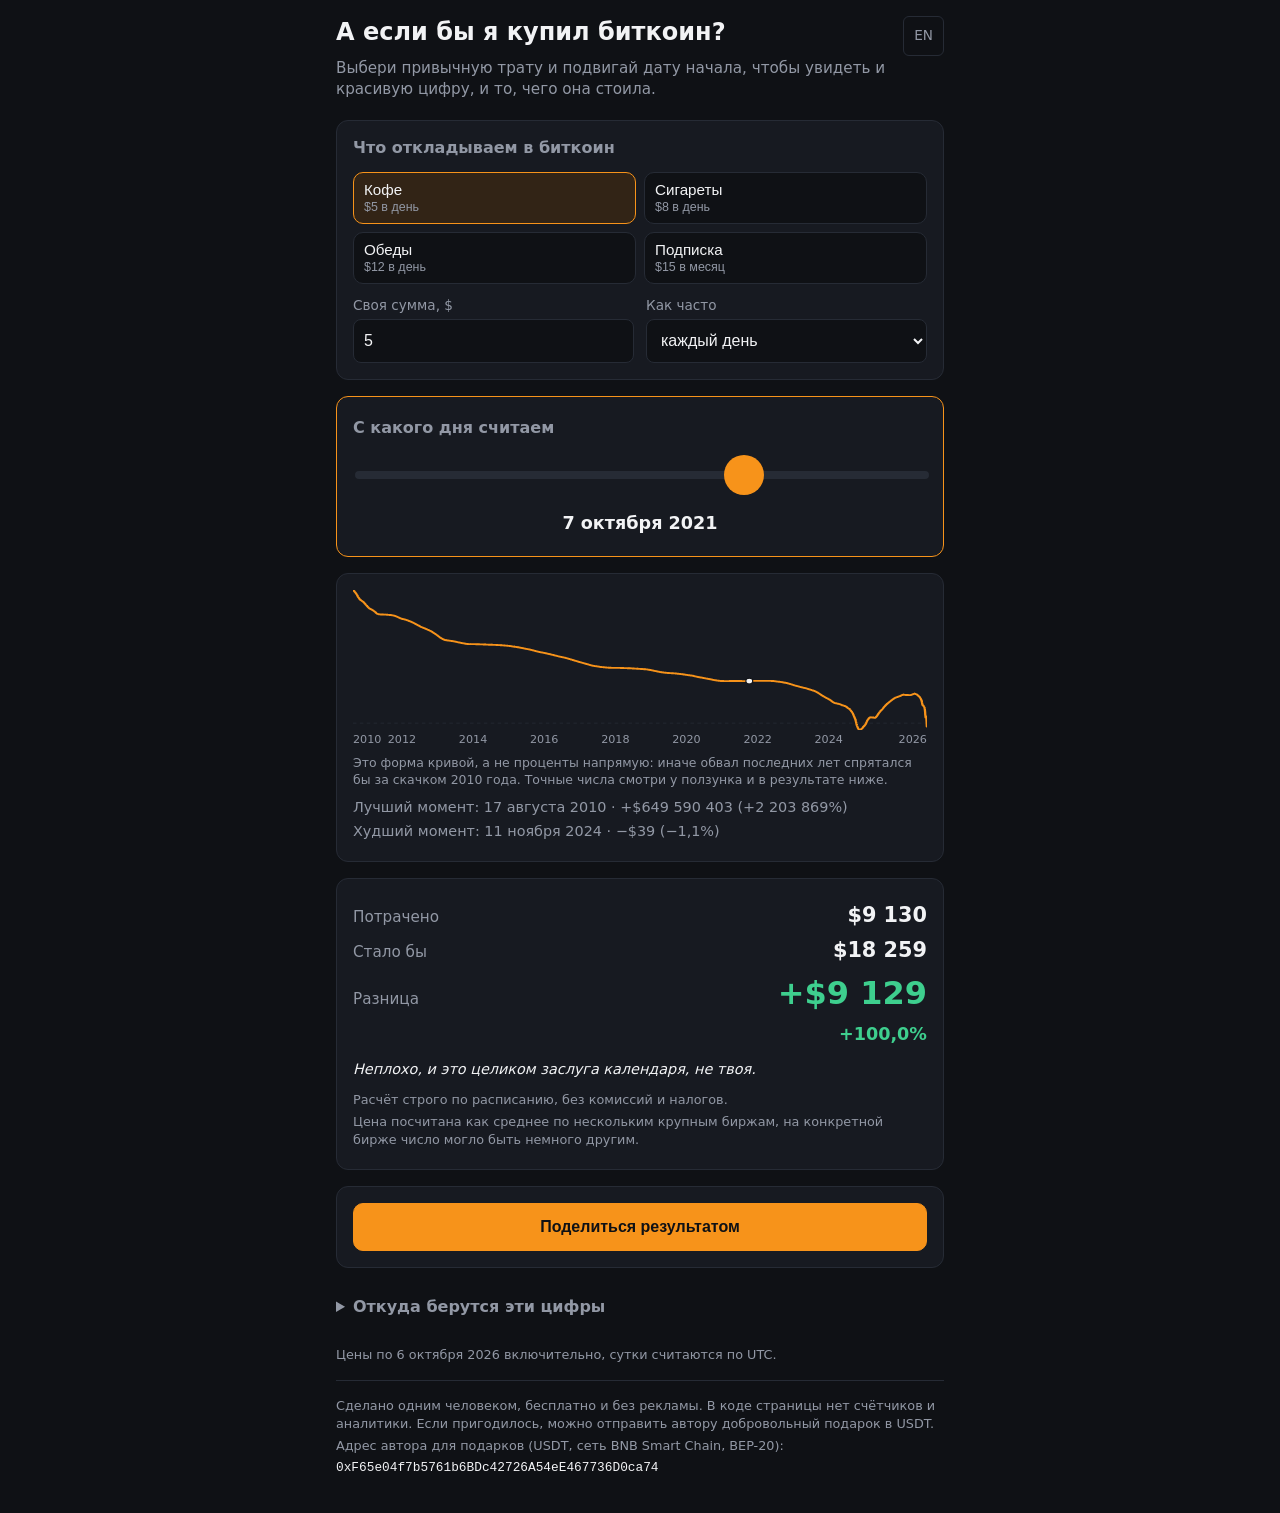
==== commit 519e5b05: "Адрес доната с контрольной суммой ERC-55, подарок отделён от чисел, формулировка про счётчики сужена" ====
--- a/index.html
+++ b/index.html
@@ -104,7 +104,11 @@
 
   <footer class="footer">
     <p class="note" id="as-of-note">—</p>
-    <p class="note" id="donate-note"></p>
+    <div class="donate">
+      <p class="note">Сделано одним человеком, бесплатно и без рекламы. В коде страницы нет счётчиков и аналитики. Если пригодилось, можно отправить автору добровольный подарок в USDT.</p>
+      <p class="note">Адрес автора для подарков (USDT, сеть BNB Smart Chain, BEP-20):</p>
+      <p class="donate-address" id="donate-address"></p>
+    </div>
   </footer>
 
   <script src="src/strings.js"></script>
--- a/src/style.css
+++ b/src/style.css
@@ -420,3 +420,18 @@
 .footer {
   margin-top: 8px;
 }
+
+.donate {
+  margin-top: 16px;
+  padding-top: 12px;
+  border-top: 1px solid var(--border);
+}
+
+.donate-address {
+  color: var(--fg);
+  font-family: ui-monospace, Consolas, monospace;
+  font-size: 0.8rem;
+  margin: 0 0 4px;
+  overflow-wrap: anywhere;
+  user-select: all;
+}
